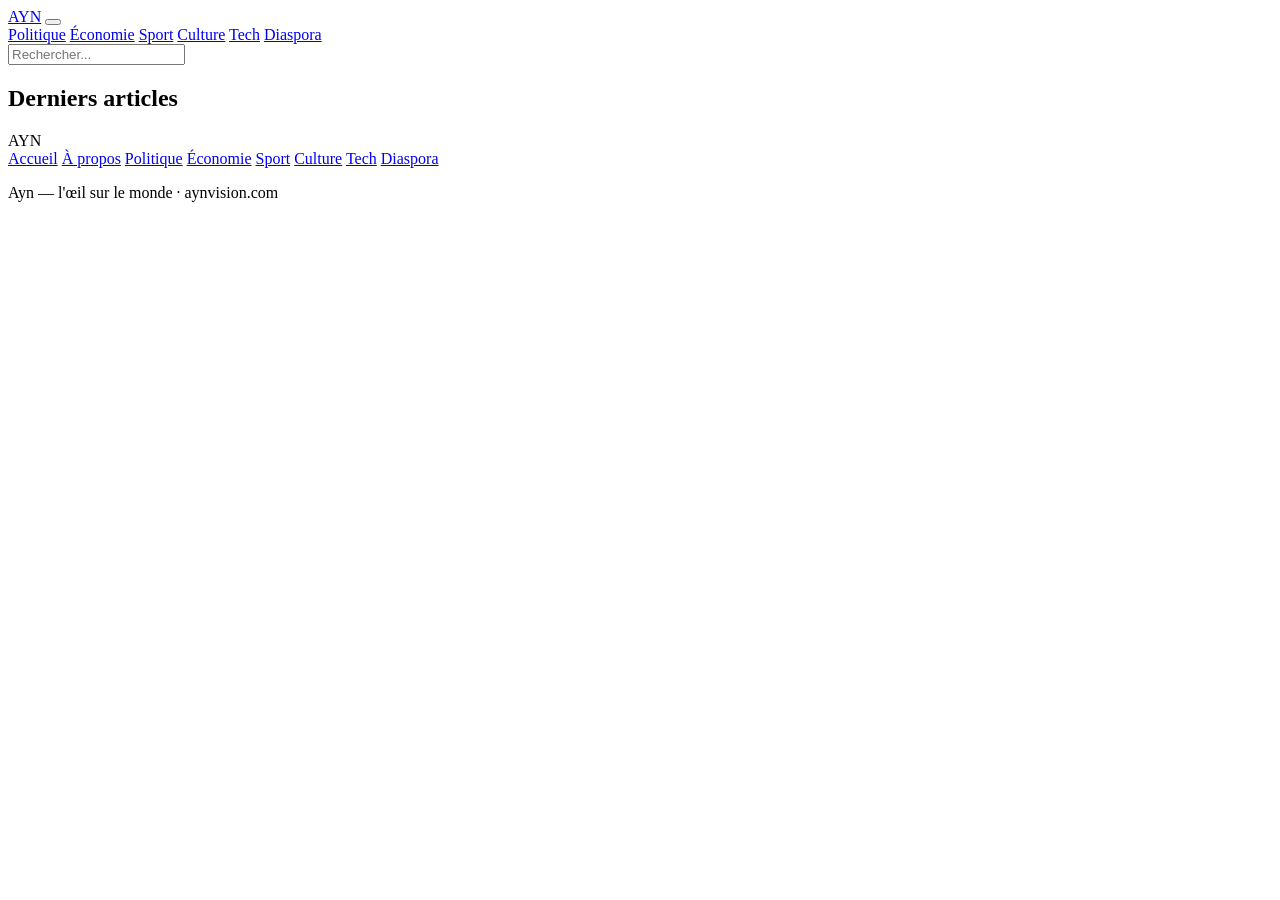
==== index.html @ f978ed8a "Add files via upload" ====
<!doctype html>
<html lang="fr">
<head>
<meta charset="UTF-8">
<meta name="viewport" content="width=device-width, initial-scale=1.0">
<title>Ayn — l'œil sur le monde</title>
<meta name="description" content="Ayn — média indépendant. Une vision différente, factuelle, assumée sur l'actualité politique, économique, culturelle et diasporique.">
<link rel="icon" type="image/svg+xml" href="assets/logo-ayn.svg">
<link rel="stylesheet" href="css/style.css">
</head>
<body data-page="home">

<header class="site-header">
  <div class="header-inner">
    <a href="index.html" class="logo">AYN</a>
    <button class="nav-toggle" id="navToggle" aria-label="Ouvrir le menu" aria-expanded="false">
      <span></span><span></span><span></span>
    </button>
    <nav class="main-nav" id="mainNav">
      <a href="categorie.html?cat=politique" class="nav-link" data-cat="politique">Politique</a>
      <a href="categorie.html?cat=economie" class="nav-link" data-cat="economie">Économie</a>
      <a href="categorie.html?cat=sport" class="nav-link" data-cat="sport">Sport</a>
      <a href="categorie.html?cat=culture" class="nav-link" data-cat="culture">Culture</a>
      <a href="categorie.html?cat=tech" class="nav-link" data-cat="tech">Tech</a>
      <a href="categorie.html?cat=diaspora" class="nav-link" data-cat="diaspora">Diaspora</a>
    </nav>
    <div class="search-box">
      <input type="search" id="searchInput" placeholder="Rechercher..." aria-label="Rechercher un article">
    </div>
  </div>
</header>

<main>
  <section class="hero" id="hero" aria-label="À la une"></section>

  <div class="section-heading">
    <h2 id="gridHeading">Derniers articles</h2>
  </div>
  <section class="grid" id="grid"></section>
</main>

<footer class="site-footer">
  <div class="footer-inner">
    <div class="footer-logo">AYN</div>
    <nav class="footer-nav">
      <a href="index.html">Accueil</a>
      <a href="a-propos.html">À propos</a>
      <a href="categorie.html?cat=politique">Politique</a>
      <a href="categorie.html?cat=economie">Économie</a>
      <a href="categorie.html?cat=sport">Sport</a>
      <a href="categorie.html?cat=culture">Culture</a>
      <a href="categorie.html?cat=tech">Tech</a>
      <a href="categorie.html?cat=diaspora">Diaspora</a>
    </nav>
    <p class="footer-tagline">Ayn — l'œil sur le monde · <span>aynvision.com</span></p>
  </div>
</footer>

<script src="js/main.js"></script>
</body>
</html>
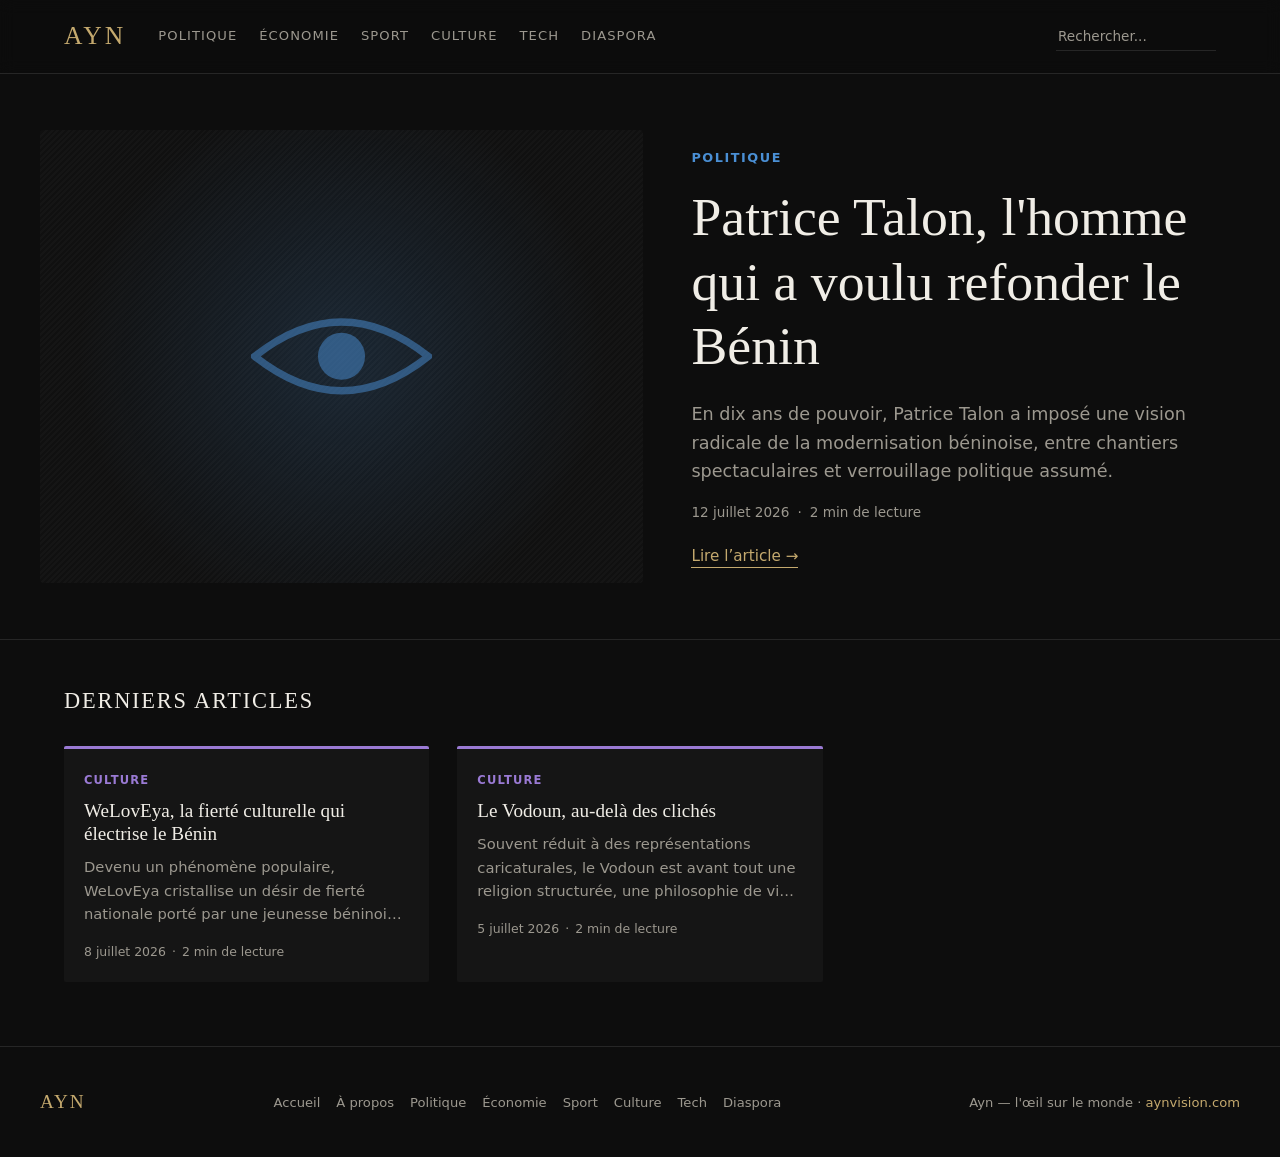
==== commit 0b402d3a: "Aplatit les chemins relatifs (racine sans sous-dossiers) et ajoute GUIDE.md Co-Authored-By: Claude S" ====
--- a/index.html
+++ b/index.html
@@ -5,8 +5,8 @@
 <meta name="viewport" content="width=device-width, initial-scale=1.0">
 <title>Ayn — l'œil sur le monde</title>
 <meta name="description" content="Ayn — média indépendant. Une vision différente, factuelle, assumée sur l'actualité politique, économique, culturelle et diasporique.">
-<link rel="icon" type="image/svg+xml" href="assets/logo-ayn.svg">
-<link rel="stylesheet" href="css/style.css">
+<link rel="icon" type="image/svg+xml" href="logo-ayn.svg">
+<link rel="stylesheet" href="style.css">
 </head>
 <body data-page="home">
 
@@ -56,6 +56,6 @@
   </div>
 </footer>
 
-<script src="js/main.js"></script>
+<script src="main.js"></script>
 </body>
 </html>
--- a/style.css
+++ b/style.css
@@ -0,0 +1,575 @@
+/* ==========================================================================
+   AYN — aynvision.com
+   Style éditorial premium minimaliste
+   ========================================================================== */
+
+:root {
+  --bg: #0D0D0D;
+  --bg-raised: #151515;
+  --text: #F0EDE6;
+  --text-muted: #9C988F;
+  --border: #262626;
+  --gold: #C4A96E;
+  --green: #1A5C3A;
+
+  --cat-politique: #4A8FD4;
+  --cat-economie: #5A9A4A;
+  --cat-sport: #D4844A;
+  --cat-culture: #9A7AD4;
+  --cat-tech: #4AB8A0;
+  --cat-diaspora: #D47A9A;
+
+  --font-serif: Georgia, 'Times New Roman', Times, serif;
+  --font-sans: system-ui, -apple-system, "Segoe UI", Roboto, Helvetica, Arial, sans-serif;
+
+  --container: 1200px;
+}
+
+* { box-sizing: border-box; }
+
+html { scroll-behavior: smooth; }
+
+body {
+  margin: 0;
+  background: var(--bg);
+  color: var(--text);
+  font-family: var(--font-sans);
+  line-height: 1.6;
+  -webkit-font-smoothing: antialiased;
+}
+
+h1, h2, h3, h4 {
+  font-family: var(--font-serif);
+  font-weight: 400;
+  line-height: 1.2;
+  margin: 0 0 0.5em;
+}
+
+a { color: inherit; text-decoration: none; }
+
+img { max-width: 100%; display: block; }
+
+.container {
+  max-width: var(--container);
+  margin: 0 auto;
+  padding: 0 24px;
+}
+
+/* ---------- Header ---------- */
+
+.site-header {
+  position: sticky;
+  top: 0;
+  z-index: 100;
+  background: rgba(13, 13, 13, 0.92);
+  backdrop-filter: saturate(140%) blur(8px);
+  border-bottom: 1px solid var(--border);
+}
+
+.header-inner {
+  max-width: var(--container);
+  margin: 0 auto;
+  padding: 16px 24px;
+  display: flex;
+  align-items: center;
+  gap: 32px;
+}
+
+.logo {
+  font-family: var(--font-serif);
+  font-size: 1.6rem;
+  letter-spacing: 0.12em;
+  color: var(--gold);
+  text-transform: uppercase;
+  flex-shrink: 0;
+}
+
+.main-nav {
+  display: flex;
+  gap: 22px;
+  flex: 1;
+  flex-wrap: wrap;
+}
+
+.nav-link {
+  font-size: 0.82rem;
+  text-transform: uppercase;
+  letter-spacing: 0.08em;
+  color: var(--text-muted);
+  padding: 4px 0;
+  border-bottom: 2px solid transparent;
+  transition: color 0.2s ease, border-color 0.2s ease;
+  white-space: nowrap;
+}
+
+.nav-link:hover,
+.nav-link.active {
+  color: var(--nav-color, var(--gold));
+  border-bottom-color: var(--nav-color, var(--gold));
+}
+
+.nav-link[data-cat="politique"] { --nav-color: var(--cat-politique); }
+.nav-link[data-cat="economie"] { --nav-color: var(--cat-economie); }
+.nav-link[data-cat="sport"] { --nav-color: var(--cat-sport); }
+.nav-link[data-cat="culture"] { --nav-color: var(--cat-culture); }
+.nav-link[data-cat="tech"] { --nav-color: var(--cat-tech); }
+.nav-link[data-cat="diaspora"] { --nav-color: var(--cat-diaspora); }
+
+.search-box { flex-shrink: 0; }
+
+.search-box input {
+  background: transparent;
+  border: none;
+  border-bottom: 1px solid var(--border);
+  color: var(--text);
+  font-family: var(--font-sans);
+  font-size: 0.85rem;
+  padding: 6px 2px;
+  width: 160px;
+  transition: border-color 0.2s ease, width 0.2s ease;
+}
+
+.search-box input::placeholder { color: var(--text-muted); }
+
+.search-box input:focus {
+  outline: none;
+  border-bottom-color: var(--gold);
+  width: 200px;
+}
+
+.nav-toggle {
+  display: none;
+  flex-direction: column;
+  justify-content: center;
+  gap: 5px;
+  width: 28px;
+  height: 24px;
+  background: none;
+  border: none;
+  cursor: pointer;
+  padding: 0;
+  flex-shrink: 0;
+}
+
+.nav-toggle span {
+  display: block;
+  height: 2px;
+  width: 100%;
+  background: var(--text);
+  transition: transform 0.2s ease, opacity 0.2s ease;
+}
+
+.nav-toggle.active span:nth-child(1) { transform: translateY(7px) rotate(45deg); }
+.nav-toggle.active span:nth-child(2) { opacity: 0; }
+.nav-toggle.active span:nth-child(3) { transform: translateY(-7px) rotate(-45deg); }
+
+/* ---------- Hero ---------- */
+
+.hero {
+  border-bottom: 1px solid var(--border);
+  padding: 56px 24px;
+}
+
+.hero-inner-wrap {
+  max-width: var(--container);
+  margin: 0 auto;
+  display: grid;
+  grid-template-columns: 1.1fr 1fr;
+  gap: 48px;
+  align-items: center;
+}
+
+.hero-media {
+  aspect-ratio: 4 / 3;
+  border-radius: 4px;
+  overflow: hidden;
+  background: var(--bg-raised);
+}
+
+.hero-media img { width: 100%; height: 100%; object-fit: cover; }
+
+.hero-placeholder {
+  width: 100%;
+  height: 100%;
+  display: flex;
+  align-items: center;
+  justify-content: center;
+  background: radial-gradient(circle at 50% 50%, color-mix(in srgb, var(--cat-color, var(--gold)) 18%, transparent), transparent 70%),
+              repeating-linear-gradient(135deg, var(--bg-raised) 0 2px, #101010 2px 4px);
+  color: var(--cat-color, var(--gold));
+}
+
+.hero-placeholder .eye-icon { width: 30%; opacity: 0.5; }
+
+.hero-cat {
+  font-size: 0.8rem;
+  text-transform: uppercase;
+  letter-spacing: 0.12em;
+  font-weight: 600;
+}
+
+.hero-title {
+  font-size: clamp(2rem, 4.2vw, 3.4rem);
+  margin: 0.3em 0 0.4em;
+}
+
+.hero-excerpt {
+  color: var(--text-muted);
+  font-size: 1.1rem;
+  max-width: 46ch;
+  margin: 0 0 1em;
+}
+
+.hero-meta {
+  color: var(--text-muted);
+  font-size: 0.85rem;
+  display: flex;
+  gap: 8px;
+  margin-bottom: 1.4em;
+}
+
+.hero-link {
+  color: var(--gold);
+  font-size: 0.95rem;
+  border-bottom: 1px solid var(--gold);
+  padding-bottom: 2px;
+}
+
+/* ---------- Sections / grid ---------- */
+
+.section-heading {
+  max-width: var(--container);
+  margin: 48px auto 20px;
+  padding: 0 24px;
+  display: flex;
+  align-items: baseline;
+  justify-content: space-between;
+}
+
+.section-heading h2 {
+  font-size: 1.4rem;
+  color: var(--text);
+  text-transform: uppercase;
+  letter-spacing: 0.08em;
+}
+
+.grid {
+  max-width: var(--container);
+  margin: 0 auto 64px;
+  padding: 0 24px;
+  display: grid;
+  grid-template-columns: repeat(3, 1fr);
+  gap: 28px;
+}
+
+.card {
+  display: block;
+  background: var(--bg-raised);
+  border-top: 3px solid var(--gold);
+  padding: 22px 20px 20px;
+  border-radius: 2px;
+  transition: transform 0.2s ease, background 0.2s ease;
+}
+
+.card:hover {
+  transform: translateY(-4px);
+  background: #191919;
+}
+
+.card-cat {
+  display: block;
+  font-size: 0.72rem;
+  text-transform: uppercase;
+  letter-spacing: 0.1em;
+  font-weight: 600;
+  margin-bottom: 10px;
+}
+
+.card-title {
+  font-size: 1.2rem;
+  margin: 0 0 10px;
+}
+
+.card-excerpt {
+  color: var(--text-muted);
+  font-size: 0.92rem;
+  margin: 0 0 16px;
+  display: -webkit-box;
+  -webkit-line-clamp: 3;
+  -webkit-box-orient: vertical;
+  overflow: hidden;
+}
+
+.card-meta {
+  color: var(--text-muted);
+  font-size: 0.78rem;
+  display: flex;
+  gap: 6px;
+}
+
+.empty-msg, .error-msg {
+  grid-column: 1 / -1;
+  color: var(--text-muted);
+  text-align: center;
+  padding: 40px 0;
+}
+
+/* ---------- Category header ---------- */
+
+.category-header {
+  max-width: var(--container);
+  margin: 0 auto;
+  padding: 48px 24px 8px;
+  border-bottom: 1px solid var(--border);
+}
+
+.category-header h1 {
+  font-size: 2.2rem;
+  text-transform: uppercase;
+  letter-spacing: 0.06em;
+}
+
+.category-count {
+  color: var(--text-muted);
+  font-size: 0.9rem;
+  margin-bottom: 24px;
+}
+
+/* ---------- Article page ---------- */
+
+.article-page {
+  max-width: 760px;
+  margin: 0 auto;
+  padding: 48px 24px 80px;
+}
+
+.article-cat {
+  font-size: 0.82rem;
+  text-transform: uppercase;
+  letter-spacing: 0.12em;
+  font-weight: 600;
+}
+
+.article-title {
+  font-size: clamp(1.8rem, 4vw, 2.7rem);
+  margin: 0.4em 0 0.6em;
+}
+
+.article-chapo {
+  font-family: var(--font-serif);
+  font-style: italic;
+  font-size: 1.2rem;
+  color: var(--text);
+  border-left: 3px solid var(--gold);
+  padding-left: 20px;
+  margin: 0 0 24px;
+}
+
+.article-meta {
+  color: var(--text-muted);
+  font-size: 0.85rem;
+  display: flex;
+  gap: 8px;
+  margin-bottom: 28px;
+  padding-bottom: 24px;
+  border-bottom: 1px solid var(--border);
+}
+
+.article-image {
+  width: 100%;
+  border-radius: 4px;
+  margin-bottom: 32px;
+}
+
+.article-body {
+  font-size: 1.08rem;
+  line-height: 1.85;
+}
+
+.article-body p { margin: 0 0 1.4em; }
+
+.article-body h2 {
+  font-size: 1.5rem;
+  margin: 1.6em 0 0.6em;
+  color: var(--gold);
+}
+
+.article-tags {
+  display: flex;
+  flex-wrap: wrap;
+  gap: 8px;
+  margin: 40px 0 32px;
+}
+
+.tag {
+  font-size: 0.78rem;
+  text-transform: uppercase;
+  letter-spacing: 0.05em;
+  color: var(--text-muted);
+  border: 1px solid var(--border);
+  padding: 5px 12px;
+  border-radius: 999px;
+}
+
+.share-box {
+  display: flex;
+  align-items: center;
+  gap: 12px;
+  padding-top: 24px;
+  border-top: 1px solid var(--border);
+  flex-wrap: wrap;
+}
+
+.share-label {
+  color: var(--text-muted);
+  font-size: 0.85rem;
+  text-transform: uppercase;
+  letter-spacing: 0.06em;
+}
+
+.share-btn {
+  font-size: 0.85rem;
+  padding: 8px 18px;
+  border-radius: 999px;
+  border: 1px solid var(--border);
+  transition: opacity 0.2s ease;
+}
+
+.share-btn:hover { opacity: 0.8; }
+
+.share-whatsapp {
+  color: #F0EDE6;
+  background: #1f7a4d;
+  border-color: #1f7a4d;
+}
+
+.share-twitter {
+  color: var(--bg);
+  background: var(--gold);
+  border-color: var(--gold);
+}
+
+.not-found {
+  text-align: center;
+  padding: 80px 0;
+}
+
+.not-found h1 { font-size: 2rem; }
+.not-found p { color: var(--text-muted); margin-bottom: 24px; }
+
+/* ---------- À propos ---------- */
+
+.about-page {
+  max-width: 640px;
+  margin: 0 auto;
+  padding: 80px 24px 100px;
+  text-align: center;
+}
+
+.about-tagline {
+  font-family: var(--font-serif);
+  font-style: italic;
+  font-size: 1.6rem;
+  line-height: 1.5;
+  color: var(--text);
+  border-top: 1px solid var(--gold);
+  border-bottom: 1px solid var(--gold);
+  padding: 32px 0;
+  margin: 40px 0;
+}
+
+.about-page p { color: var(--text-muted); font-size: 1.02rem; }
+
+/* ---------- 404 ---------- */
+
+.error-page {
+  text-align: center;
+  padding: 120px 24px;
+}
+
+.error-page .code {
+  font-family: var(--font-serif);
+  font-size: 6rem;
+  color: var(--gold);
+  margin: 0;
+}
+
+.error-page p {
+  color: var(--text-muted);
+  font-size: 1.1rem;
+  margin: 12px 0 32px;
+}
+
+/* ---------- Footer ---------- */
+
+.site-footer {
+  border-top: 1px solid var(--border);
+  padding: 40px 24px;
+}
+
+.footer-inner {
+  max-width: var(--container);
+  margin: 0 auto;
+  display: flex;
+  flex-wrap: wrap;
+  align-items: center;
+  justify-content: space-between;
+  gap: 16px;
+}
+
+.footer-logo {
+  font-family: var(--font-serif);
+  font-size: 1.2rem;
+  letter-spacing: 0.1em;
+  color: var(--gold);
+}
+
+.footer-nav {
+  display: flex;
+  flex-wrap: wrap;
+  gap: 16px;
+  font-size: 0.82rem;
+  color: var(--text-muted);
+}
+
+.footer-nav a:hover { color: var(--gold); }
+
+.footer-tagline {
+  color: var(--text-muted);
+  font-size: 0.82rem;
+  margin: 0;
+}
+
+.footer-tagline span { color: var(--gold); }
+
+/* ---------- Responsive ---------- */
+
+@media (max-width: 900px) {
+  .grid { grid-template-columns: repeat(2, 1fr); }
+  .hero-inner-wrap { grid-template-columns: 1fr; gap: 28px; }
+  .hero-media { aspect-ratio: 16 / 9; }
+}
+
+@media (max-width: 640px) {
+  .header-inner { flex-wrap: wrap; gap: 12px 16px; }
+  .nav-toggle { display: flex; order: 2; margin-left: auto; }
+  .logo { order: 1; }
+  .search-box { order: 3; width: 100%; }
+  .search-box input { width: 100%; }
+
+  .main-nav {
+    order: 4;
+    width: 100%;
+    max-height: 0;
+    overflow: hidden;
+    flex-direction: column;
+    gap: 0;
+    transition: max-height 0.25s ease;
+  }
+  .main-nav.open { max-height: 300px; }
+  .nav-link { padding: 10px 0; border-bottom: 1px solid var(--border); width: 100%; }
+
+  .grid { grid-template-columns: 1fr; }
+  .hero { padding: 32px 20px; }
+  .section-heading { flex-direction: column; align-items: flex-start; gap: 4px; }
+}
